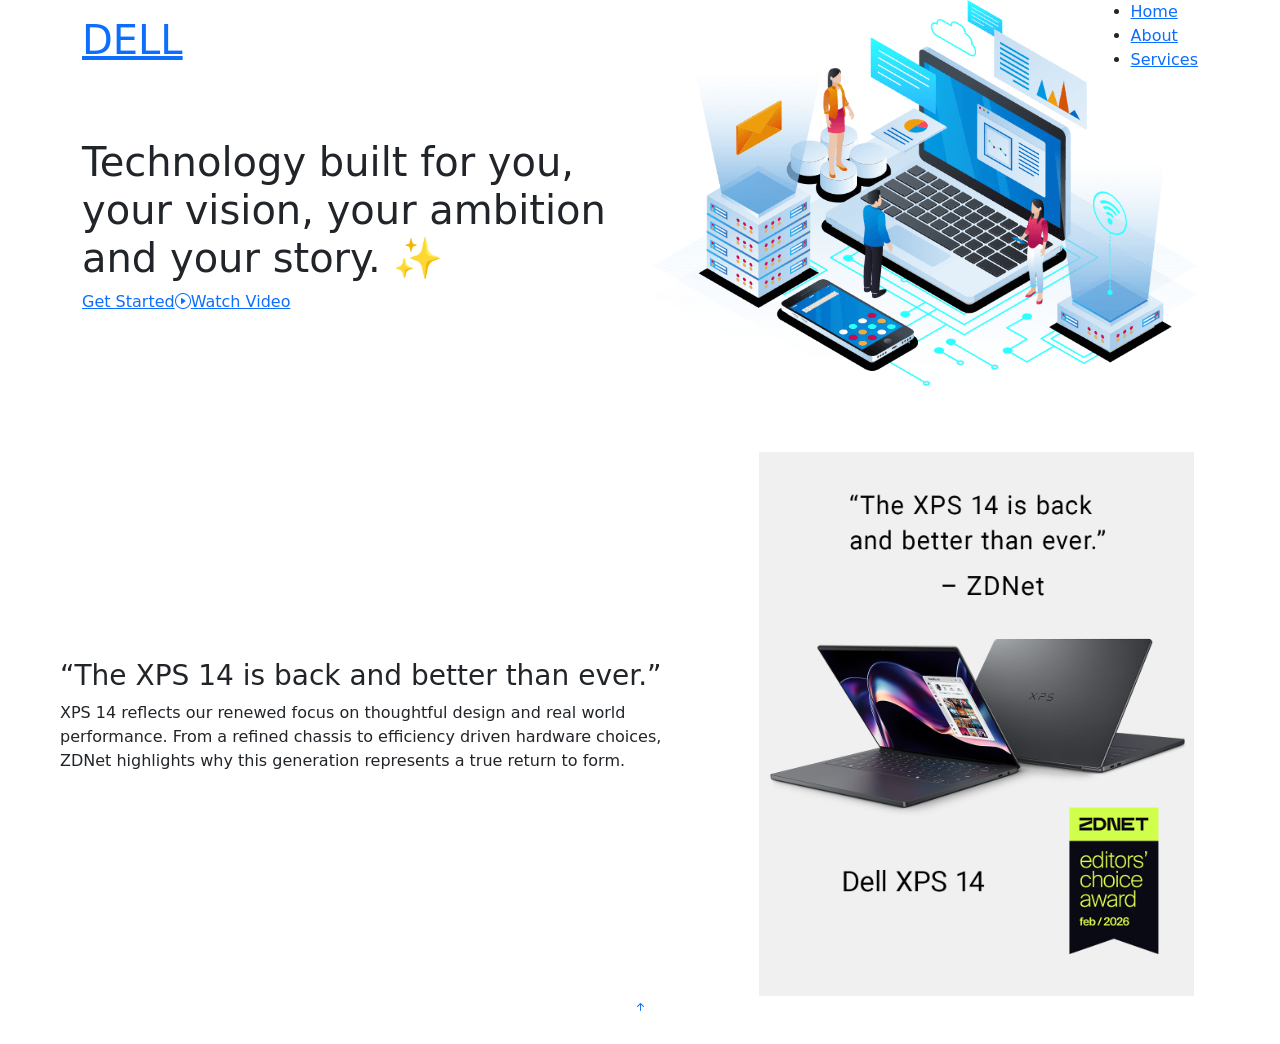
==== pertemuan5.html @ 8c8f5fca "pertemuan 5" ====
<!DOCTYPE html>
<html lang="en">

<head>
    <meta charset="utf-8">
    <meta content="width=device-width, initial-scale=1.0" name="viewport">
    <title>DELL</title>
    <meta name="description" content="">
    <meta name="keywords" content="">

    <!-- Favicons -->
    <link href="assets/img/favicon.png" rel="icon">
    <link href="assets/img/apple-touch-icon.png" rel="apple-touch-icon">

    <!-- Fonts -->
    <link href="https://fonts.googleapis.com" rel="preconnect">
    <link href="https://fonts.gstatic.com" rel="preconnect" crossorigin>
    <link
        href="https://fonts.googleapis.com/css2?family=Open+Sans:ital,wght@0,300;0,400;0,500;0,600;0,700;0,800;1,300;1,400;1,500;1,600;1,700;1,800&family=Poppins:ital,wght@0,100;0,200;0,300;0,400;0,500;0,600;0,700;0,800;0,900;1,100;1,200;1,300;1,400;1,500;1,600;1,700;1,800;1,900&family=Jost:ital,wght@0,100;0,200;0,300;0,400;0,500;0,600;0,700;0,800;0,900;1,100;1,200;1,300;1,400;1,500;1,600;1,700;1,800;1,900&display=swap"
        rel="stylesheet">

    <!-- Vendor CSS Files -->
    <link href="assets/vendor/bootstrap/css/bootstrap.min.css" rel="stylesheet">
    <link href="assets/vendor/bootstrap-icons/bootstrap-icons.css" rel="stylesheet">
    <link href="assets/vendor/aos/aos.css" rel="stylesheet">
    <link href="assets/vendor/glightbox/css/glightbox.min.css" rel="stylesheet">
    <link href="assets/vendor/swiper/swiper-bundle.min.css" rel="stylesheet">

    <!-- Main CSS File -->
    <link href="assets/css/main.css" rel="stylesheet">

    <!-- =======================================================
  * Template Name: Arsha
  * Template URL: https://bootstrapmade.com/arsha-free-bootstrap-html-template-corporate/
  * Updated: Feb 22 2025 with Bootstrap v5.3.3
  * Author: BootstrapMade.com
  * License: https://bootstrapmade.com/license/
  ======================================================== -->
</head>

<body class="index-page">
    <header id="header" class="header d-flex align-items-center fixed-top">
        <div class="container-fluid container-xl position-relative d-flex align-items-center">

            <a href="index.html" class="logo d-flex align-items-center me-auto">
                <!-- Uncomment the line below if you also wish to use an image logo -->
                <!-- <img src="assets/img/logo.webp" alt=""> -->
                <h1 class="sitename">DELL</h1>
            </a>

            <nav id="navmenu" class="navmenu">
                <ul>
                    <li><a href="#hero" class="active">Home</a></li>
                    <li><a href="#about">About</a></li>
                    <li><a href="#services">Services</a></li>
                    <ul>

                        <i class="mobile-nav-toggle d-xl-none bi bi-list"></i>
            </nav>

        </div>
    </header>

    <main class="main">
        <!-- Hero Section -->
        <section id="hero" class="hero section dark-background">

            <div class="container">
                <div class="row gy-4">
                    <div class="col-lg-6 order-2 order-lg-1 d-flex flex-column justify-content-center"
                        data-aos="zoom-out">
                        <h1>Technology built for you, your vision, your ambition and your story. ✨</h1>
                        <div class="d-flex">
                            <a href="#about" class="btn-get-started">Get Started</a>
                            <a href="https://www.youtube.com/watch?v=Y7f98aduVJ8"
                                class="glightbox btn-watch-video d-flex align-items-center"><i
                                    class="bi bi-play-circle"></i><span>Watch Video</span></a>
                        </div>
                    </div>
                    <div class="col-lg-6 order-1 order-lg-2 hero-img" data-aos="zoom-out" data-aos-delay="200">
                        <img src="assets/img/hero-img.png" class="img-fluid animated" alt="">
                    </div>
                </div>
            </div>

        </section><!-- /Hero Section -->

        <!-- Why Us Section -->
        <section id="why-us" class="section why-us light-background" data-builder="section">

            <div class="container-fluid">

                <div class="row gy-4">

                    <div class="col-lg-7 d-flex flex-column justify-content-center order-2 order-lg-1">

                        <div class="content px-xl-5" data-aos="fade-up" data-aos-delay="100">
                            <h3><span>“The XPS 14 is back and better than ever.”</span></h3>
                            <p>
                                XPS 14 reflects our renewed focus on thoughtful design and real world performance. From
                                a refined chassis to efficiency driven hardware choices, ZDNet highlights why this
                                generation represents a true return to form.
                            </p>
                        </div>

                    </div>

                    <div class="col-lg-5 order-1 order-lg-2 why-us-img">
                        <img src="assets/img/laptop.png" class="img-fluid" alt="" data-aos="zoom-in"
                            data-aos-delay="100">
                    </div>
                </div>

            </div>

        </section><!-- /Why Us Section -->

    </main>


    <!-- Scroll Top -->
    <a href="#" id="scroll-top" class="scroll-top d-flex align-items-center justify-content-center"><i
            class="bi bi-arrow-up-short"></i></a>

    <!-- Preloader -->
    <div id="preloader"></div>

    <!-- Vendor JS Files -->
    <script src="assets/vendor/bootstrap/js/bootstrap.bundle.min.js"></script>
    <script src="assets/vendor/php-email-form/validate.js"></script>
    <script src="assets/vendor/aos/aos.js"></script>
    <script src="assets/vendor/glightbox/js/glightbox.min.js"></script>
    <script src="assets/vendor/swiper/swiper-bundle.min.js"></script>
    <script src="assets/vendor/waypoints/noframework.waypoints.js"></script>
    <script src="assets/vendor/imagesloaded/imagesloaded.pkgd.min.js"></script>
    <script src="assets/vendor/isotope-layout/isotope.pkgd.min.js"></script>

    <!-- Main JS File -->
    <script src="assets/js/main.js"></script>

</body>

</html>
---- assets/css/main.css ----
/**
* Template Name: Arsha
* Template URL: https://bootstrapmade.com/arsha-free-bootstrap-html-template-corporate/
* Updated: Feb 22 2025 with Bootstrap v5.3.3
* Author: BootstrapMade.com
* License: https://bootstrapmade.com/license/
*/

/*--------------------------------------------------------------
# Font & Color Variables
# Help: https://bootstrapmade.com/color-system/
--------------------------------------------------------------*/
/* Fonts */
:root {
  --default-font: "Open Sans",  system-ui, -apple-system, "Segoe UI", Roboto, "Helvetica Neue", Arial, "Noto Sans", "Liberation Sans", sans-serif, "Apple Color Emoji", "Segoe UI Emoji", "Segoe UI Symbol", "Noto Color Emoji";
  --heading-font: "Jost",  sans-serif;
  --nav-font: "Poppins",  sans-serif;
}

/* Global Colors - The following color variables are used throughout the website. Updating them here will change the color scheme of the entire website */
:root { 
  --background-color: #ffffff; /* Background color for the entire website, including individual sections */
  --default-color: #444444; /* Default color used for the majority of the text content across the entire website */
  --heading-color: #37517e; /* Color for headings, subheadings and title throughout the website */
  --accent-color: #47b2e4; /* Accent color that represents your brand on the website. It's used for buttons, links, and other elements that need to stand out */
  --surface-color: #ffffff; /* The surface color is used as a background of boxed elements within sections, such as cards, icon boxes, or other elements that require a visual separation from the global background. */
  --contrast-color: #ffffff; /* Contrast color for text, ensuring readability against backgrounds of accent, heading, or default colors. */
}

/* Nav Menu Colors - The following color variables are used specifically for the navigation menu. They are separate from the global colors to allow for more customization options */
:root {
  --nav-color: #ffffff;  /* The default color of the main navmenu links */
  --nav-hover-color: #47b2e4; /* Applied to main navmenu links when they are hovered over or active */
  --nav-mobile-background-color: #ffffff; /* Used as the background color for mobile navigation menu */
  --nav-dropdown-background-color: #ffffff; /* Used as the background color for dropdown items that appear when hovering over primary navigation items */
  --nav-dropdown-color: #444444; /* Used for navigation links of the dropdown items in the navigation menu. */
  --nav-dropdown-hover-color: #47b2e4; /* Similar to --nav-hover-color, this color is applied to dropdown navigation links when they are hovered over. */
}

/* Color Presets - These classes override global colors when applied to any section or element, providing reuse of the sam color scheme. */

.light-background {
  --background-color: #f5f6f8;
  --surface-color: #ffffff;
}

.dark-background {
  --background-color: #37517e;
  --default-color: #ffffff;
  --heading-color: #ffffff;
  --surface-color: #4668a2;
  --contrast-color: #ffffff;
}

/* Smooth scroll */
:root {
  scroll-behavior: smooth;
}

/*--------------------------------------------------------------
# General Styling & Shared Classes
--------------------------------------------------------------*/
body {
  color: var(--default-color);
  background-color: var(--background-color);
  font-family: var(--default-font);
}

a {
  color: var(--accent-color);
  text-decoration: none;
  transition: 0.3s;
}

a:hover {
  color: color-mix(in srgb, var(--accent-color), transparent 25%);
  text-decoration: none;
}

h1,
h2,
h3,
h4,
h5,
h6 {
  color: var(--heading-color);
  font-family: var(--heading-font);
}

/* PHP Email Form Messages
------------------------------*/
.php-email-form .error-message {
  display: none;
  background: #df1529;
  color: #ffffff;
  text-align: left;
  padding: 15px;
  margin-bottom: 24px;
  font-weight: 600;
}

.php-email-form .sent-message {
  display: none;
  color: #ffffff;
  background: #059652;
  text-align: center;
  padding: 15px;
  margin-bottom: 24px;
  font-weight: 600;
}

.php-email-form .loading {
  display: none;
  background: var(--surface-color);
  text-align: center;
  padding: 15px;
  margin-bottom: 24px;
}

.php-email-form .loading:before {
  content: "";
  display: inline-block;
  border-radius: 50%;
  width: 24px;
  height: 24px;
  margin: 0 10px -6px 0;
  border: 3px solid var(--accent-color);
  border-top-color: var(--surface-color);
  animation: php-email-form-loading 1s linear infinite;
}

@keyframes php-email-form-loading {
  0% {
    transform: rotate(0deg);
  }

  100% {
    transform: rotate(360deg);
  }
}

/*--------------------------------------------------------------
# Global Header
--------------------------------------------------------------*/
.header {
  --background-color: #3d4d6a;
  --heading-color: #ffffff;
  color: var(--default-color);
  background-color: var(--background-color);
  padding: 15px 0;
  transition: all 0.5s;
  z-index: 997;
}

.header .logo {
  line-height: 1;
}

.header .logo img {
  max-height: 36px;
  margin-right: 8px;
}

.header .logo h1 {
  font-size: 30px;
  margin: 0;
  font-weight: 500;
  color: var(--heading-color);
  letter-spacing: 2px;
  text-transform: uppercase;
}

.header .btn-getstarted,
.header .btn-getstarted:focus {
  color: var(--contrast-color);
  background: var(--accent-color);
  font-size: 14px;
  padding: 8px 25px;
  margin: 0 0 0 30px;
  border-radius: 50px;
  transition: 0.3s;
}

.header .btn-getstarted:hover,
.header .btn-getstarted:focus:hover {
  color: var(--contrast-color);
  background: color-mix(in srgb, var(--accent-color), transparent 15%);
}

@media (max-width: 1200px) {
  .header .logo {
    order: 1;
  }

  .header .btn-getstarted {
    order: 2;
    margin: 0 15px 0 0;
    padding: 6px 15px;
  }

  .header .navmenu {
    order: 3;
  }
}

/* Index Page Header
------------------------------*/
.index-page .header {
  --background-color: rgba(255, 255, 255, 0);
  --heading-color: #ffffff;
  --nav-color: #ffffff;
}

/* Index Page Header on Scroll
------------------------------*/
.index-page.scrolled .header {
  --background-color: rgba(40, 58, 90, 0.9);
}

/*--------------------------------------------------------------
# Navigation Menu
--------------------------------------------------------------*/
/* Desktop Navigation */
@media (min-width: 1200px) {
  .navmenu {
    padding: 0;
  }

  .navmenu ul {
    margin: 0;
    padding: 0;
    display: flex;
    list-style: none;
    align-items: center;
  }

  .navmenu li {
    position: relative;
  }

  .navmenu a,
  .navmenu a:focus {
    color: var(--nav-color);
    padding: 18px 15px;
    font-size: 15px;
    font-family: var(--nav-font);
    font-weight: 400;
    display: flex;
    align-items: center;
    justify-content: space-between;
    white-space: nowrap;
    transition: 0.3s;
  }

  .navmenu a i,
  .navmenu a:focus i {
    font-size: 12px;
    line-height: 0;
    margin-left: 5px;
    transition: 0.3s;
  }

  .navmenu li:last-child a {
    padding-right: 0;
  }

  .navmenu li:hover>a,
  .navmenu .active,
  .navmenu .active:focus {
    color: var(--nav-hover-color);
  }

  .navmenu .dropdown ul {
    margin: 0;
    padding: 10px 0;
    background: var(--nav-dropdown-background-color);
    display: block;
    position: absolute;
    visibility: hidden;
    left: 14px;
    top: 130%;
    opacity: 0;
    transition: 0.3s;
    border-radius: 4px;
    z-index: 99;
    box-shadow: 0px 0px 30px rgba(0, 0, 0, 0.1);
  }

  .navmenu .dropdown ul li {
    min-width: 200px;
  }

  .navmenu .dropdown ul a {
    padding: 10px 20px;
    font-size: 15px;
    text-transform: none;
    color: var(--nav-dropdown-color);
  }

  .navmenu .dropdown ul a i {
    font-size: 12px;
  }

  .navmenu .dropdown ul a:hover,
  .navmenu .dropdown ul .active:hover,
  .navmenu .dropdown ul li:hover>a {
    color: var(--nav-dropdown-hover-color);
  }

  .navmenu .dropdown:hover>ul {
    opacity: 1;
    top: 100%;
    visibility: visible;
  }

  .navmenu .dropdown .dropdown ul {
    top: 0;
    left: -90%;
    visibility: hidden;
  }

  .navmenu .dropdown .dropdown:hover>ul {
    opacity: 1;
    top: 0;
    left: -100%;
    visibility: visible;
  }

  .navmenu .megamenu {
    position: static;
  }

  .navmenu .megamenu ul {
    margin: 0;
    padding: 10px;
    background: var(--nav-dropdown-background-color);
    box-shadow: 0px 0px 20px rgba(0, 0, 0, 0.1);
    position: absolute;
    top: 130%;
    left: 0;
    right: 0;
    visibility: hidden;
    opacity: 0;
    display: flex;
    transition: 0.3s;
    border-radius: 4px;
    z-index: 99;
  }

  .navmenu .megamenu ul li {
    flex: 1;
  }

  .navmenu .megamenu ul li a,
  .navmenu .megamenu ul li:hover>a {
    padding: 10px 20px;
    font-size: 15px;
    color: var(--nav-dropdown-color);
  }

  .navmenu .megamenu ul li a:hover,
  .navmenu .megamenu ul li .active,
  .navmenu .megamenu ul li .active:hover {
    color: var(--nav-dropdown-hover-color);
  }

  .navmenu .megamenu:hover>ul {
    opacity: 1;
    top: 100%;
    visibility: visible;
  }

  .navmenu .dd-box-shadow {
    box-shadow: 0px 0px 30px rgba(0, 0, 0, 0.1);
  }
}

/* Mobile Navigation */
@media (max-width: 1199px) {
  .mobile-nav-toggle {
    color: var(--nav-color);
    font-size: 28px;
    line-height: 0;
    margin-right: 10px;
    cursor: pointer;
    transition: color 0.3s;
  }

  .navmenu {
    padding: 0;
    z-index: 9997;
  }

  .navmenu ul {
    display: none;
    list-style: none;
    position: absolute;
    inset: 60px 20px 20px 20px;
    padding: 10px 0;
    margin: 0;
    border-radius: 6px;
    background-color: var(--nav-mobile-background-color);
    overflow-y: auto;
    transition: 0.3s;
    z-index: 9998;
    box-shadow: 0px 0px 30px rgba(0, 0, 0, 0.1);
  }

  .navmenu a,
  .navmenu a:focus {
    color: var(--nav-dropdown-color);
    padding: 10px 20px;
    font-family: var(--nav-font);
    font-size: 17px;
    font-weight: 500;
    display: flex;
    align-items: center;
    justify-content: space-between;
    white-space: nowrap;
    transition: 0.3s;
  }

  .navmenu a i,
  .navmenu a:focus i {
    font-size: 12px;
    line-height: 0;
    margin-left: 5px;
    width: 30px;
    height: 30px;
    display: flex;
    align-items: center;
    justify-content: center;
    border-radius: 50%;
    transition: 0.3s;
    background-color: color-mix(in srgb, var(--accent-color), transparent 90%);
  }

  .navmenu a i:hover,
  .navmenu a:focus i:hover {
    background-color: var(--accent-color);
    color: var(--contrast-color);
  }

  .navmenu a:hover,
  .navmenu .active,
  .navmenu .active:focus {
    color: var(--nav-dropdown-hover-color);
  }

  .navmenu .active i,
  .navmenu .active:focus i {
    background-color: var(--accent-color);
    color: var(--contrast-color);
    transform: rotate(180deg);
  }

  .navmenu .dropdown ul {
    position: static;
    display: none;
    z-index: 99;
    padding: 10px 0;
    margin: 10px 20px;
    background-color: var(--nav-dropdown-background-color);
    border: 1px solid color-mix(in srgb, var(--default-color), transparent 90%);
    box-shadow: none;
    transition: all 0.5s ease-in-out;
  }

  .navmenu .dropdown ul ul {
    background-color: rgba(33, 37, 41, 0.1);
  }

  .navmenu .dropdown>.dropdown-active {
    display: block;
    background-color: rgba(33, 37, 41, 0.03);
  }

  .mobile-nav-active {
    overflow: hidden;
  }

  .mobile-nav-active .mobile-nav-toggle {
    color: #fff;
    position: absolute;
    font-size: 32px;
    top: 15px;
    right: 15px;
    margin-right: 0;
    z-index: 9999;
  }

  .mobile-nav-active .navmenu {
    position: fixed;
    overflow: hidden;
    inset: 0;
    background: rgba(33, 37, 41, 0.8);
    transition: 0.3s;
  }

  .mobile-nav-active .navmenu>ul {
    display: block;
  }
}

/*--------------------------------------------------------------
# Global Footer
--------------------------------------------------------------*/
.footer {
  color: var(--default-color);
  background-color: var(--background-color);
  font-size: 14px;
  padding-bottom: 50px;
  position: relative;
}

.footer .footer-newsletter {
  background-color: color-mix(in srgb, var(--heading-color), transparent 95%);
  padding: 50px 0;
}

.footer .footer-newsletter h4 {
  font-size: 24px;
}

.footer .footer-newsletter .newsletter-form {
  margin-top: 30px;
  margin-bottom: 15px;
  padding: 6px 8px;
  position: relative;
  background-color: color-mix(in srgb, var(--background-color), transparent 50%);
  border: 1px solid color-mix(in srgb, var(--default-color), transparent 90%);
  box-shadow: 0px 2px 25px rgba(0, 0, 0, 0.1);
  display: flex;
  transition: 0.3s;
  border-radius: 50px;
}

.footer .footer-newsletter .newsletter-form:focus-within {
  border-color: var(--accent-color);
}

.footer .footer-newsletter .newsletter-form input[type=email] {
  border: 0;
  padding: 4px;
  width: 100%;
  background-color: color-mix(in srgb, var(--background-color), transparent 50%);
  color: var(--default-color);
}

.footer .footer-newsletter .newsletter-form input[type=email]:focus-visible {
  outline: none;
}

.footer .footer-newsletter .newsletter-form input[type=submit] {
  border: 0;
  font-size: 16px;
  padding: 0 20px;
  margin: -7px -8px -7px 0;
  background: var(--accent-color);
  color: var(--contrast-color);
  transition: 0.3s;
  border-radius: 50px;
}

.footer .footer-newsletter .newsletter-form input[type=submit]:hover {
  background: color-mix(in srgb, var(--accent-color), transparent 20%);
}

.footer .footer-top {
  padding-top: 50px;
}

.footer .social-links a {
  display: flex;
  align-items: center;
  justify-content: center;
  width: 40px;
  height: 40px;
  border-radius: 50%;
  border: 1px solid color-mix(in srgb, var(--default-color), transparent 50%);
  font-size: 16px;
  color: color-mix(in srgb, var(--default-color), transparent 20%);
  margin-right: 10px;
  transition: 0.3s;
}

.footer .social-links a:hover {
  color: var(--accent-color);
  border-color: var(--accent-color);
}

.footer h4 {
  font-size: 16px;
  font-weight: bold;
  position: relative;
  padding-bottom: 12px;
}

.footer .footer-links {
  margin-bottom: 30px;
}

.footer .footer-links ul {
  list-style: none;
  padding: 0;
  margin: 0;
}

.footer .footer-links ul i {
  margin-right: 3px;
  font-size: 12px;
  line-height: 0;
  color: var(--accent-color);
}

.footer .footer-links ul li {
  padding: 10px 0;
  display: flex;
  align-items: center;
}

.footer .footer-links ul li:first-child {
  padding-top: 0;
}

.footer .footer-links ul a {
  display: inline-block;
  color: color-mix(in srgb, var(--default-color), transparent 20%);
  line-height: 1;
}

.footer .footer-links ul a:hover {
  color: var(--accent-color);
}

.footer .footer-about a {
  color: var(--heading-color);
  font-size: 28px;
  font-weight: 600;
  text-transform: uppercase;
  font-family: var(--heading-font);
}

.footer .footer-contact p {
  margin-bottom: 5px;
}

.footer .copyright {
  padding-top: 25px;
  padding-bottom: 25px;
  border-top: 1px solid color-mix(in srgb, var(--default-color), transparent 90%);
}

.footer .copyright p {
  margin-bottom: 0;
}

.footer .credits {
  margin-top: 6px;
  font-size: 13px;
}

/*--------------------------------------------------------------
# Preloader
--------------------------------------------------------------*/
#preloader {
  position: fixed;
  inset: 0;
  z-index: 999999;
  overflow: hidden;
  background: var(--background-color);
  transition: all 0.6s ease-out;
}

#preloader:before {
  content: "";
  position: fixed;
  top: calc(50% - 30px);
  left: calc(50% - 30px);
  border: 6px solid #ffffff;
  border-color: var(--accent-color) transparent var(--accent-color) transparent;
  border-radius: 50%;
  width: 60px;
  height: 60px;
  animation: animate-preloader 1.5s linear infinite;
}

@keyframes animate-preloader {
  0% {
    transform: rotate(0deg);
  }

  100% {
    transform: rotate(360deg);
  }
}

/*--------------------------------------------------------------
# Scroll Top Button
--------------------------------------------------------------*/
.scroll-top {
  position: fixed;
  visibility: hidden;
  opacity: 0;
  right: 15px;
  bottom: -15px;
  z-index: 99999;
  background-color: var(--accent-color);
  width: 44px;
  height: 44px;
  border-radius: 50px;
  transition: all 0.4s;
}

.scroll-top i {
  font-size: 24px;
  color: var(--contrast-color);
  line-height: 0;
}

.scroll-top:hover {
  background-color: color-mix(in srgb, var(--accent-color), transparent 20%);
  color: var(--contrast-color);
}

.scroll-top.active {
  visibility: visible;
  opacity: 1;
  bottom: 15px;
}

/*--------------------------------------------------------------
# Disable aos animation delay on mobile devices
--------------------------------------------------------------*/
@media screen and (max-width: 768px) {
  [data-aos-delay] {
    transition-delay: 0 !important;
  }
}

/*--------------------------------------------------------------
# Global Page Titles & Breadcrumbs
--------------------------------------------------------------*/
.page-title {
  --background-color: color-mix(in srgb, var(--default-color), transparent 96%);
  color: var(--default-color);
  background-color: var(--background-color);
  padding: 20px 0;
  position: relative;
}

.page-title h1 {
  font-size: 28px;
  font-weight: 700;
  margin: 0;
}

.page-title .breadcrumbs ol {
  display: flex;
  flex-wrap: wrap;
  list-style: none;
  padding: 0 0 10px 0;
  margin: 0;
  font-size: 14px;
}

.page-title .breadcrumbs ol li+li {
  padding-left: 10px;
}

.page-title .breadcrumbs ol li+li::before {
  content: "/";
  display: inline-block;
  padding-right: 10px;
  color: color-mix(in srgb, var(--default-color), transparent 70%);
}

/*--------------------------------------------------------------
# Global Sections
--------------------------------------------------------------*/
section,
.section {
  color: var(--default-color);
  background-color: var(--background-color);
  padding: 60px 0;
  scroll-margin-top: 88px;
  overflow: clip;
}

@media (max-width: 1199px) {

  section,
  .section {
    scroll-margin-top: 66px;
  }
}

/*--------------------------------------------------------------
# Global Section Titles
--------------------------------------------------------------*/
.section-title {
  text-align: center;
  padding-bottom: 60px;
  position: relative;
}

.section-title h2 {
  font-size: 32px;
  font-weight: 700;
  margin-bottom: 20px;
  padding-bottom: 20px;
  text-transform: uppercase;
  position: relative;
}

.section-title h2:before {
  content: "";
  position: absolute;
  display: block;
  width: 160px;
  height: 1px;
  background: color-mix(in srgb, var(--default-color), transparent 60%);
  left: 0;
  right: 0;
  bottom: 1px;
  margin: auto;
}

.section-title h2::after {
  content: "";
  position: absolute;
  display: block;
  width: 60px;
  height: 3px;
  background: var(--accent-color);
  left: 0;
  right: 0;
  bottom: 0;
  margin: auto;
}

.section-title p {
  margin-bottom: 0;
}

/*--------------------------------------------------------------
# Hero Section
--------------------------------------------------------------*/
.hero {
  width: 100%;
  min-height: 80vh;
  position: relative;
  padding: 120px 0 60px 0;
  display: flex;
  align-items: center;
}

.hero h1 {
  margin: 0;
  font-size: 48px;
  font-weight: 700;
  line-height: 56px;
}

.hero p {
  color: color-mix(in srgb, var(--default-color), transparent 30%);
  margin: 5px 0 30px 0;
  font-size: 22px;
  line-height: 1.3;
  font-weight: 600;
}

.hero .btn-get-started {
  color: var(--contrast-color);
  background: var(--accent-color);
  font-family: var(--heading-font);
  font-weight: 500;
  font-size: 15px;
  letter-spacing: 1px;
  display: inline-block;
  padding: 10px 28px 12px 28px;
  border-radius: 50px;
  transition: 0.5s;
}

.hero .btn-get-started:hover {
  color: var(--contrast-color);
  background: color-mix(in srgb, var(--accent-color), transparent 15%);
}

.hero .btn-watch-video {
  font-size: 16px;
  transition: 0.5s;
  margin-left: 25px;
  color: var(--default-color);
  font-weight: 600;
}

.hero .btn-watch-video i {
  color: var(--contrast-color);
  font-size: 32px;
  transition: 0.3s;
  line-height: 0;
  margin-right: 8px;
}

.hero .btn-watch-video:hover {
  color: var(--accent-color);
}

.hero .btn-watch-video:hover i {
  color: color-mix(in srgb, var(--accent-color), transparent 15%);
}

.hero .animated {
  animation: up-down 2s ease-in-out infinite alternate-reverse both;
}

@media (max-width: 640px) {
  .hero h1 {
    font-size: 28px;
    line-height: 36px;
  }

  .hero p {
    font-size: 18px;
    line-height: 24px;
    margin-bottom: 30px;
  }

  .hero .btn-get-started,
  .hero .btn-watch-video {
    font-size: 13px;
  }
}

@keyframes up-down {
  0% {
    transform: translateY(10px);
  }

  100% {
    transform: translateY(-10px);
  }
}

/*--------------------------------------------------------------
# Clients Section
--------------------------------------------------------------*/
.clients {
  padding: 12px 0;
}

.clients .swiper {
  padding: 10px 0;
}

.clients .swiper-wrapper {
  height: auto;
}

.clients .swiper-slide img {
  transition: 0.3s;
  padding: 0 10px;
}

.clients .swiper-slide img:hover {
  transform: scale(1.1);
}

/*--------------------------------------------------------------
# About Section
--------------------------------------------------------------*/
.about ul {
  list-style: none;
  padding: 0;
}

.about ul li {
  padding-bottom: 5px;
  display: flex;
  align-items: center;
}

.about ul i {
  font-size: 20px;
  padding-right: 4px;
  color: var(--accent-color);
}

.about .read-more {
  color: var(--accent-color);
  font-family: var(--heading-font);
  font-weight: 500;
  font-size: 16px;
  letter-spacing: 1px;
  padding: 8px 28px;
  border-radius: 5px;
  transition: 0.3s;
  display: inline-flex;
  align-items: center;
  justify-content: center;
  border: 2px solid var(--accent-color);
}

.about .read-more i {
  font-size: 18px;
  margin-left: 5px;
  line-height: 0;
  transition: 0.3s;
}

.about .read-more:hover {
  background: var(--accent-color);
  color: var(--contrast-color);
}

.about .read-more:hover i {
  transform: translate(5px, 0);
}

/*--------------------------------------------------------------
# Why Us Section
--------------------------------------------------------------*/
.why-us {
  padding: 30px 0;
}

.why-us .content h3 {
  font-weight: 400;
  font-size: 34px;
}

.why-us .content p {
  color: color-mix(in srgb, var(--default-color), transparent 30%);
}

.why-us .faq-container .faq-item {
  background-color: var(--surface-color);
  position: relative;
  padding: 20px;
  margin-bottom: 20px;
  box-shadow: 0px 5px 25px 0px rgba(0, 0, 0, 0.1);
  overflow: hidden;
}

.why-us .faq-container .faq-item:last-child {
  margin-bottom: 0;
}

.why-us .faq-container .faq-item h3 {
  font-weight: 500;
  font-size: 17px;
  line-height: 24px;
  margin: 0 30px 0 0;
  transition: 0.3s;
  cursor: pointer;
}

.why-us .faq-container .faq-item h3 span {
  color: var(--accent-color);
  padding-right: 5px;
  font-weight: 600;
}

.why-us .faq-container .faq-item h3:hover {
  color: var(--accent-color);
}

.why-us .faq-container .faq-item .faq-content {
  display: grid;
  grid-template-rows: 0fr;
  transition: 0.3s ease-in-out;
  visibility: hidden;
  opacity: 0;
}

.why-us .faq-container .faq-item .faq-content p {
  margin-bottom: 0;
  overflow: hidden;
}

.why-us .faq-container .faq-item .faq-icon {
  position: absolute;
  top: 22px;
  left: 20px;
  font-size: 22px;
  line-height: 0;
  transition: 0.3s;
  color: var(--accent-color);
}

.why-us .faq-container .faq-item .faq-toggle {
  position: absolute;
  top: 20px;
  right: 20px;
  font-size: 16px;
  line-height: 0;
  transition: 0.3s;
  cursor: pointer;
}

.why-us .faq-container .faq-item .faq-toggle:hover {
  color: var(--accent-color);
}

.why-us .faq-container .faq-active h3 {
  color: var(--accent-color);
}

.why-us .faq-container .faq-active .faq-content {
  grid-template-rows: 1fr;
  visibility: visible;
  opacity: 1;
  padding-top: 10px;
}

.why-us .faq-container .faq-active .faq-toggle {
  transform: rotate(90deg);
  color: var(--accent-color);
}

.why-us .why-us-img {
  display: flex;
  align-items: center;
  justify-content: center;
}

.why-us .why-us-img img {
  max-height: 70%;
}

/*--------------------------------------------------------------
# Skills Section
--------------------------------------------------------------*/
.skills .content h3 {
  font-size: 2rem;
  font-weight: 700;
}

.skills .content p {
  color: color-mix(in srgb, var(--default-color), transparent 30%);
}

.skills .content p:last-child {
  margin-bottom: 0;
}

.skills .content ul {
  list-style: none;
  padding: 0;
}

.skills .content ul li {
  padding-bottom: 10px;
}

.skills .progress {
  height: 60px;
  display: block;
  background: none;
  border-radius: 0;
}

.skills .progress .skill {
  color: var(--default-color);
  padding: 0;
  margin: 0 0 6px 0;
  text-transform: uppercase;
  display: block;
  font-weight: 600;
  font-family: var(--heading-font);
}

.skills .progress .skill .val {
  float: right;
  font-style: normal;
}

.skills .progress-bar-wrap {
  background: color-mix(in srgb, var(--heading-color), transparent 90%);
  height: 10px;
}

.skills .progress-bar {
  width: 1px;
  height: 10px;
  transition: 0.9s;
  background-color: var(--heading-color);
}

/*--------------------------------------------------------------
# Services Section
--------------------------------------------------------------*/
.services .service-item {
  background-color: var(--surface-color);
  box-shadow: 0px 5px 90px 0px rgba(0, 0, 0, 0.1);
  padding: 50px 30px;
  transition: all ease-in-out 0.4s;
  height: 100%;
}

.services .service-item .icon {
  margin-bottom: 10px;
}

.services .service-item .icon i {
  color: var(--accent-color);
  font-size: 36px;
  transition: 0.3s;
}

.services .service-item h4 {
  font-weight: 700;
  margin-bottom: 15px;
  font-size: 20px;
}

.services .service-item h4 a {
  color: var(--heading-color);
  transition: ease-in-out 0.3s;
}

.services .service-item p {
  line-height: 24px;
  font-size: 14px;
  margin-bottom: 0;
}

.services .service-item:hover {
  transform: translateY(-10px);
}

.services .service-item:hover h4 a {
  color: var(--accent-color);
}

/*--------------------------------------------------------------
# Work Process Section
--------------------------------------------------------------*/
.work-process .steps-item {
  background: var(--surface-color);
  border-radius: 20px;
  height: 100%;
  transition: all 0.3s ease-in-out;
  box-shadow: 0 5px 20px color-mix(in srgb, var(--default-color), transparent 92%);
}

.work-process .steps-item .steps-image {
  border-radius: 20px 20px 0 0;
  overflow: hidden;
}

.work-process .steps-item:hover {
  transform: translateY(-10px);
  box-shadow: 0 15px 30px color-mix(in srgb, var(--accent-color), transparent 85%);
}

.work-process .steps-item:hover .steps-number {
  background: var(--accent-color);
  color: var(--contrast-color);
}

.work-process .steps-item:hover .steps-image img {
  transform: scale(1.1);
}

.work-process .steps-image {
  position: relative;
  height: 280px;
}

.work-process .steps-image img {
  width: 100%;
  height: 100%;
  object-fit: cover;
  transition: transform 0.6s ease;
}

.work-process .steps-content {
  position: relative;
  padding: 40px 30px 30px;
}

.work-process .steps-content .steps-number {
  position: absolute;
  left: 30px;
  top: -30px;
  width: 60px;
  height: 60px;
  background: var(--accent-color);
  color: var(--contrast-color);
  border-radius: 50%;
  font-family: var(--heading-font);
  font-size: 24px;
  font-weight: 700;
  display: flex;
  align-items: center;
  justify-content: center;
  transition: all 0.3s ease-in-out;
}

.work-process .steps-content h3 {
  font-size: 24px;
  font-weight: 700;
  margin-bottom: 15px;
}

.work-process .steps-content p {
  font-size: 15px;
  color: color-mix(in srgb, var(--default-color), transparent 20%);
  margin-bottom: 25px;
}

.work-process .steps-features .feature-item {
  display: flex;
  align-items: center;
  margin-bottom: 12px;
}

.work-process .steps-features .feature-item:last-child {
  margin-bottom: 0;
}

.work-process .steps-features .feature-item i {
  color: var(--accent-color);
  font-size: 18px;
  margin-right: 10px;
}

.work-process .steps-features .feature-item span {
  font-size: 14px;
  color: color-mix(in srgb, var(--default-color), transparent 15%);
}

@media (max-width: 1199px) {
  .work-process .steps-image {
    height: 240px;
  }

  .work-process .steps-content {
    padding: 35px 25px 25px;
  }

  .work-process .steps-content h3 {
    font-size: 22px;
  }
}

@media (max-width: 991px) {
  .work-process .steps-item {
    margin-bottom: 30px;
  }

  .work-process .steps-image {
    height: 220px;
  }

  .work-process .steps-content {
    padding: 30px 20px 20px;
  }

  .work-process .steps-content .steps-number {
    width: 50px;
    height: 50px;
    font-size: 20px;
    left: 25px;
    top: -25px;
  }

  .work-process .steps-content h3 {
    font-size: 20px;
    margin-bottom: 12px;
  }

  .work-process .steps-content p {
    font-size: 14px;
    margin-bottom: 20px;
  }
}

/*--------------------------------------------------------------
# Call To Action Section
--------------------------------------------------------------*/
.call-to-action {
  padding: 120px 0;
  position: relative;
  clip-path: inset(0);
}

.call-to-action img {
  position: fixed;
  top: 0;
  left: 0;
  display: block;
  width: 100%;
  height: 100%;
  object-fit: cover;
  z-index: 1;
}

.call-to-action:before {
  content: "";
  background: color-mix(in srgb, var(--background-color), transparent 35%);
  position: absolute;
  inset: 0;
  z-index: 2;
}

.call-to-action .container {
  position: relative;
  z-index: 3;
}

.call-to-action h3 {
  color: var(--default-color);
  font-size: 28px;
  font-weight: 700;
}

.call-to-action p {
  color: var(--default-color);
}

.call-to-action .cta-btn {
  font-family: var(--heading-font);
  font-weight: 500;
  font-size: 16px;
  letter-spacing: 1px;
  display: inline-block;
  padding: 12px 40px;
  border-radius: 50px;
  transition: 0.5s;
  margin: 10px;
  border: 2px solid var(--contrast-color);
  color: var(--contrast-color);
}

.call-to-action .cta-btn:hover {
  background: var(--accent-color);
  border: 2px solid var(--accent-color);
}

/*--------------------------------------------------------------
# Portfolio Section
--------------------------------------------------------------*/
.portfolio .portfolio-filters {
  padding: 0;
  margin: 0 auto 20px auto;
  list-style: none;
  text-align: center;
}

.portfolio .portfolio-filters li {
  cursor: pointer;
  display: inline-block;
  padding: 8px 20px 10px 20px;
  margin: 0;
  font-size: 15px;
  font-weight: 500;
  line-height: 1;
  margin-bottom: 5px;
  border-radius: 50px;
  transition: all 0.3s ease-in-out;
  font-family: var(--heading-font);
}

.portfolio .portfolio-filters li:hover,
.portfolio .portfolio-filters li.filter-active {
  color: var(--contrast-color);
  background-color: var(--accent-color);
}

.portfolio .portfolio-filters li:first-child {
  margin-left: 0;
}

.portfolio .portfolio-filters li:last-child {
  margin-right: 0;
}

@media (max-width: 575px) {
  .portfolio .portfolio-filters li {
    font-size: 14px;
    margin: 0 0 10px 0;
  }
}

.portfolio .portfolio-item {
  position: relative;
  overflow: hidden;
}

.portfolio .portfolio-item .portfolio-info {
  opacity: 0;
  position: absolute;
  left: 12px;
  right: 12px;
  bottom: -100%;
  z-index: 3;
  transition: all ease-in-out 0.5s;
  background: color-mix(in srgb, var(--background-color), transparent 10%);
  padding: 15px;
}

.portfolio .portfolio-item .portfolio-info h4 {
  font-size: 18px;
  font-weight: 600;
  padding-right: 50px;
}

.portfolio .portfolio-item .portfolio-info p {
  color: color-mix(in srgb, var(--default-color), transparent 30%);
  font-size: 14px;
  margin-bottom: 0;
  padding-right: 50px;
}

.portfolio .portfolio-item .portfolio-info .preview-link,
.portfolio .portfolio-item .portfolio-info .details-link {
  position: absolute;
  right: 50px;
  font-size: 24px;
  top: calc(50% - 14px);
  color: color-mix(in srgb, var(--default-color), transparent 30%);
  transition: 0.3s;
  line-height: 0;
}

.portfolio .portfolio-item .portfolio-info .preview-link:hover,
.portfolio .portfolio-item .portfolio-info .details-link:hover {
  color: var(--accent-color);
}

.portfolio .portfolio-item .portfolio-info .details-link {
  right: 14px;
  font-size: 28px;
}

.portfolio .portfolio-item:hover .portfolio-info {
  opacity: 1;
  bottom: 0;
}

/*--------------------------------------------------------------
# Team Section
--------------------------------------------------------------*/
.team .team-member {
  background-color: var(--surface-color);
  box-shadow: 0px 2px 15px rgba(0, 0, 0, 0.1);
  position: relative;
  border-radius: 5px;
  transition: 0.5s;
  padding: 30px;
  height: 100%;
}

@media (max-width: 468px) {
  .team .team-member {
    flex-direction: column;
    justify-content: center !important;
    align-items: center !important;
  }
}

.team .team-member .pic {
  overflow: hidden;
  width: 150px;
  border-radius: 50%;
  flex-shrink: 0;
}

.team .team-member .pic img {
  transition: ease-in-out 0.3s;
}

.team .team-member:hover {
  transform: translateY(-10px);
}

.team .team-member .member-info {
  padding-left: 30px;
}

@media (max-width: 468px) {
  .team .team-member .member-info {
    padding: 30px 0 0 0;
    text-align: center;
  }
}

.team .team-member h4 {
  font-weight: 700;
  margin-bottom: 5px;
  font-size: 20px;
}

.team .team-member span {
  display: block;
  font-size: 15px;
  padding-bottom: 10px;
  position: relative;
  font-weight: 500;
}

.team .team-member span::after {
  content: "";
  position: absolute;
  display: block;
  width: 50px;
  height: 1px;
  background: color-mix(in srgb, var(--default-color), transparent 85%);
  bottom: 0;
  left: 0;
}

@media (max-width: 468px) {
  .team .team-member span::after {
    left: calc(50% - 25px);
  }
}

.team .team-member p {
  margin: 10px 0 0 0;
  font-size: 14px;
}

.team .team-member .social {
  margin-top: 12px;
  display: flex;
  align-items: center;
  justify-content: start;
  width: 100%;
}

@media (max-width: 468px) {
  .team .team-member .social {
    justify-content: center;
  }
}

.team .team-member .social a {
  background: color-mix(in srgb, var(--default-color), transparent 94%);
  transition: ease-in-out 0.3s;
  display: flex;
  align-items: center;
  justify-content: center;
  border-radius: 50px;
  width: 36px;
  height: 36px;
}

.team .team-member .social a i {
  color: color-mix(in srgb, var(--default-color), transparent 20%);
  font-size: 16px;
  margin: 0 2px;
}

.team .team-member .social a:hover {
  background: var(--accent-color);
}

.team .team-member .social a:hover i {
  color: var(--contrast-color);
}

.team .team-member .social a+a {
  margin-left: 8px;
}

/*--------------------------------------------------------------
# Pricing Section
--------------------------------------------------------------*/
.pricing .pricing-item {
  background-color: var(--surface-color);
  box-shadow: 0 3px 20px -2px rgba(0, 0, 0, 0.1);
  border-top: 4px solid var(--background-color);
  padding: 60px 40px;
  height: 100%;
  border-radius: 5px;
}

.pricing h3 {
  font-weight: 600;
  margin-bottom: 15px;
  font-size: 20px;
}

.pricing h4 {
  color: var(--accent-color);
  font-size: 48px;
  font-weight: 400;
  font-family: var(--heading-font);
  margin-bottom: 0;
}

.pricing h4 sup {
  font-size: 28px;
}

.pricing h4 span {
  color: color-mix(in srgb, var(--default-color), transparent 50%);
  font-size: 18px;
}

.pricing ul {
  padding: 20px 0;
  list-style: none;
  color: color-mix(in srgb, var(--default-color), transparent 30%);
  text-align: left;
  line-height: 20px;
}

.pricing ul li {
  padding: 10px 0;
  display: flex;
  align-items: center;
}

.pricing ul i {
  color: #059652;
  font-size: 24px;
  padding-right: 3px;
}

.pricing ul .na {
  color: color-mix(in srgb, var(--default-color), transparent 60%);
}

.pricing ul .na i {
  color: color-mix(in srgb, var(--default-color), transparent 60%);
}

.pricing ul .na span {
  text-decoration: line-through;
}

.pricing .buy-btn {
  color: var(--accent-color);
  display: inline-block;
  padding: 8px 35px 10px 35px;
  border-radius: 50px;
  transition: none;
  font-size: 16px;
  font-weight: 500;
  font-family: var(--heading-font);
  transition: 0.3s;
  border: 1px solid var(--accent-color);
}

.pricing .buy-btn:hover {
  background: var(--accent-color);
  color: var(--contrast-color);
}

.pricing .featured {
  border-top-color: var(--accent-color);
}

.pricing .featured .buy-btn {
  background: var(--accent-color);
  color: var(--contrast-color);
}

@media (max-width: 992px) {
  .pricing .box {
    max-width: 60%;
    margin: 0 auto 30px auto;
  }
}

@media (max-width: 767px) {
  .pricing .box {
    max-width: 80%;
    margin: 0 auto 30px auto;
  }
}

@media (max-width: 420px) {
  .pricing .box {
    max-width: 100%;
    margin: 0 auto 30px auto;
  }
}

/*--------------------------------------------------------------
# Testimonials Section
--------------------------------------------------------------*/
.testimonials .section-header {
  margin-bottom: 40px;
}

.testimonials .testimonials-carousel,
.testimonials .testimonials-slider {
  overflow: hidden;
}

.testimonials .testimonial-item {
  text-align: center;
}

.testimonials .testimonial-item .testimonial-img {
  width: 120px;
  border-radius: 50%;
  border: 4px solid var(--background-color);
  margin: 0 auto;
}

.testimonials .testimonial-item h3 {
  font-size: 20px;
  font-weight: bold;
  margin: 10px 0 5px 0;
}

.testimonials .testimonial-item h4 {
  font-size: 14px;
  color: color-mix(in srgb, var(--default-color), transparent 40%);
  margin: 0 0 15px 0;
}

.testimonials .testimonial-item .stars {
  margin-bottom: 15px;
}

.testimonials .testimonial-item .stars i {
  color: #ffc107;
  margin: 0 1px;
}

.testimonials .testimonial-item .quote-icon-left,
.testimonials .testimonial-item .quote-icon-right {
  color: color-mix(in srgb, var(--accent-color), transparent 50%);
  font-size: 26px;
  line-height: 0;
}

.testimonials .testimonial-item .quote-icon-left {
  display: inline-block;
  left: -5px;
  position: relative;
}

.testimonials .testimonial-item .quote-icon-right {
  display: inline-block;
  right: -5px;
  position: relative;
  top: 10px;
  transform: scale(-1, -1);
}

.testimonials .testimonial-item p {
  font-style: italic;
  margin: 0 auto 15px auto;
}

.testimonials .swiper-wrapper {
  height: auto;
}

.testimonials .swiper-pagination {
  margin-top: 20px;
  position: relative;
}

.testimonials .swiper-pagination .swiper-pagination-bullet {
  width: 12px;
  height: 12px;
  opacity: 1;
  background-color: color-mix(in srgb, var(--default-color), transparent 85%);
}

.testimonials .swiper-pagination .swiper-pagination-bullet-active {
  background-color: var(--accent-color);
}

@media (min-width: 992px) {
  .testimonials .testimonial-item p {
    width: 80%;
  }
}

/*--------------------------------------------------------------
# Faq 2 Section
--------------------------------------------------------------*/
.faq-2 .faq-container {
  margin-top: 15px;
}

.faq-2 .faq-container .faq-item {
  background-color: var(--surface-color);
  position: relative;
  padding: 20px;
  margin-bottom: 20px;
  overflow: hidden;
}

.faq-2 .faq-container .faq-item:last-child {
  margin-bottom: 0;
}

.faq-2 .faq-container .faq-item h3 {
  font-weight: 600;
  font-size: 18px;
  line-height: 24px;
  margin: 0 30px 0 32px;
  transition: 0.3s;
  cursor: pointer;
}

.faq-2 .faq-container .faq-item h3 span {
  color: var(--accent-color);
  padding-right: 5px;
}

.faq-2 .faq-container .faq-item h3:hover {
  color: var(--accent-color);
}

.faq-2 .faq-container .faq-item .faq-content {
  display: grid;
  grid-template-rows: 0fr;
  transition: 0.3s ease-in-out;
  visibility: hidden;
  opacity: 0;
}

.faq-2 .faq-container .faq-item .faq-content p {
  margin-bottom: 0;
  overflow: hidden;
}

.faq-2 .faq-container .faq-item .faq-icon {
  position: absolute;
  top: 22px;
  left: 20px;
  font-size: 20px;
  line-height: 0;
  transition: 0.3s;
  color: var(--accent-color);
}

.faq-2 .faq-container .faq-item .faq-toggle {
  position: absolute;
  top: 20px;
  right: 20px;
  font-size: 16px;
  line-height: 0;
  transition: 0.3s;
  cursor: pointer;
}

.faq-2 .faq-container .faq-item .faq-toggle:hover {
  color: var(--accent-color);
}

.faq-2 .faq-container .faq-active h3 {
  color: var(--accent-color);
}

.faq-2 .faq-container .faq-active .faq-content {
  grid-template-rows: 1fr;
  visibility: visible;
  opacity: 1;
  padding-top: 10px;
}

.faq-2 .faq-container .faq-active .faq-toggle {
  transform: rotate(90deg);
  color: var(--accent-color);
}

/*--------------------------------------------------------------
# Subscribe Section
--------------------------------------------------------------*/
.subscribe .container {
  padding: 80px 80px 0 80px;
  background: color-mix(in srgb, var(--default-color), transparent 96%);
  border-radius: 15px;
}

@media (max-width: 992px) {
  .subscribe .container {
    padding: 60px 60px 0 60px;
  }
}

@media (max-width: 575px) {
  .subscribe .container {
    padding: 25px 15px 0 15px;
    border-radius: 0;
  }
}

.subscribe .cta-content h2 {
  font-size: 2.5rem;
  font-weight: 700;
  margin-bottom: 1rem;
}

.subscribe .cta-content p {
  font-size: 1.1rem;
  margin-bottom: 2rem;
}

.subscribe .cta-form .form-control {
  height: 50px;
  border-radius: 25px 0 0 25px;
  border: 1px solid var(--accent-color);
  padding-left: 20px;
}

.subscribe .cta-form .form-control:focus {
  box-shadow: none;
  border-color: var(--accent-color);
}

.subscribe .cta-form .btn {
  height: 50px;
  border-radius: 0 25px 25px 0;
  background-color: var(--accent-color);
  border-color: var(--accent-color);
  color: var(--contrast-color);
  padding: 0 30px;
  font-weight: 600;
  transition: all 0.3s ease;
}

.subscribe .cta-form .btn:hover {
  background-color: color-mix(in srgb, var(--accent-color), black 10%);
  border-color: color-mix(in srgb, var(--accent-color), black 10%);
}

@media (max-width: 575px) {
  .subscribe .cta-form .btn {
    padding: 0 15px;
  }
}

@media (max-width: 991px) {
  .subscribe .cta-content {
    text-align: center;
    margin-bottom: 2rem;
  }

  .subscribe .cta-image {
    text-align: center;
  }
}

/*--------------------------------------------------------------
# Recent Blog Postst Section
--------------------------------------------------------------*/
.recent-blog-postst .post-item {
  background: var(--surface-color);
  box-shadow: 0px 2px 20px rgba(0, 0, 0, 0.1);
  transition: 0.3s;
}

.recent-blog-postst .post-item .post-img img {
  transition: 0.5s;
}

.recent-blog-postst .post-item .post-date {
  position: absolute;
  right: 0;
  bottom: 0;
  background-color: var(--accent-color);
  color: var(--contrast-color);
  text-transform: uppercase;
  font-size: 13px;
  padding: 6px 12px;
  font-weight: 500;
}

.recent-blog-postst .post-item .post-content {
  padding: 30px;
}

.recent-blog-postst .post-item .post-title {
  color: var(--heading-color);
  font-size: 20px;
  font-weight: 700;
  transition: 0.3s;
  margin-bottom: 15px;
}

.recent-blog-postst .post-item .meta i {
  font-size: 16px;
  color: var(--accent-color);
}

.recent-blog-postst .post-item .meta span {
  font-size: 15px;
  color: color-mix(in srgb, var(--default-color), transparent 50%);
}

.recent-blog-postst .post-item hr {
  color: color-mix(in srgb, var(--default-color), transparent 80%);
  margin: 20px 0;
}

.recent-blog-postst .post-item .readmore {
  display: flex;
  align-items: center;
  font-weight: 600;
  line-height: 1;
  transition: 0.3s;
  color: color-mix(in srgb, var(--default-color), transparent 40%);
}

.recent-blog-postst .post-item .readmore i {
  line-height: 0;
  margin-left: 6px;
  font-size: 16px;
}

.recent-blog-postst .post-item:hover .post-title,
.recent-blog-postst .post-item:hover .readmore {
  color: var(--accent-color);
}

.recent-blog-postst .post-item:hover .post-img img {
  transform: scale(1.1);
}

/*--------------------------------------------------------------
# Contact Section
--------------------------------------------------------------*/
.contact .info-wrap {
  background-color: var(--surface-color);
  box-shadow: 0px 0px 20px rgba(0, 0, 0, 0.1);
  border-top: 3px solid var(--accent-color);
  border-bottom: 3px solid var(--accent-color);
  padding: 30px;
  height: 100%;
}

@media (max-width: 575px) {
  .contact .info-wrap {
    padding: 20px;
  }
}

.contact .info-item {
  margin-bottom: 40px;
}

.contact .info-item i {
  font-size: 20px;
  color: var(--accent-color);
  background: color-mix(in srgb, var(--accent-color), transparent 92%);
  width: 44px;
  height: 44px;
  display: flex;
  justify-content: center;
  align-items: center;
  border-radius: 50px;
  transition: all 0.3s ease-in-out;
  margin-right: 15px;
}

.contact .info-item h3 {
  padding: 0;
  font-size: 18px;
  font-weight: 700;
  margin-bottom: 5px;
}

.contact .info-item p {
  padding: 0;
  margin-bottom: 0;
  font-size: 14px;
}

.contact .info-item:hover i {
  background: var(--accent-color);
  color: var(--contrast-color);
}

.contact .php-email-form {
  background-color: var(--surface-color);
  height: 100%;
  padding: 30px;
  border-top: 3px solid var(--accent-color);
  border-bottom: 3px solid var(--accent-color);
  box-shadow: 0px 0px 20px rgba(0, 0, 0, 0.1);
}

@media (max-width: 575px) {
  .contact .php-email-form {
    padding: 20px;
  }
}

.contact .php-email-form input[type=text],
.contact .php-email-form input[type=email],
.contact .php-email-form textarea {
  font-size: 14px;
  padding: 10px 15px;
  box-shadow: none;
  border-radius: 0;
  color: var(--default-color);
  background-color: color-mix(in srgb, var(--background-color), transparent 50%);
  border-color: color-mix(in srgb, var(--default-color), transparent 80%);
}

.contact .php-email-form input[type=text]:focus,
.contact .php-email-form input[type=email]:focus,
.contact .php-email-form textarea:focus {
  border-color: var(--accent-color);
}

.contact .php-email-form input[type=text]::placeholder,
.contact .php-email-form input[type=email]::placeholder,
.contact .php-email-form textarea::placeholder {
  color: color-mix(in srgb, var(--default-color), transparent 70%);
}

.contact .php-email-form button[type=submit] {
  color: var(--contrast-color);
  background: var(--accent-color);
  border: 0;
  padding: 10px 30px;
  transition: 0.4s;
  border-radius: 50px;
}

.contact .php-email-form button[type=submit]:hover {
  background: color-mix(in srgb, var(--accent-color), transparent 25%);
}

/*--------------------------------------------------------------
# Portfolio Details Section
--------------------------------------------------------------*/
.portfolio-details .portfolio-details-slider img {
  width: 100%;
}

.portfolio-details .portfolio-details-slider .swiper-pagination {
  margin-top: 20px;
  position: relative;
}

.portfolio-details .portfolio-details-slider .swiper-pagination .swiper-pagination-bullet {
  width: 12px;
  height: 12px;
  background-color: color-mix(in srgb, var(--default-color), transparent 85%);
  opacity: 1;
}

.portfolio-details .portfolio-details-slider .swiper-pagination .swiper-pagination-bullet-active {
  background-color: var(--accent-color);
}

.portfolio-details .portfolio-info {
  background-color: var(--surface-color);
  padding: 30px;
  box-shadow: 0px 0 30px rgba(0, 0, 0, 0.1);
}

.portfolio-details .portfolio-info h3 {
  font-size: 22px;
  font-weight: 700;
  margin-bottom: 20px;
  padding-bottom: 20px;
  border-bottom: 1px solid color-mix(in srgb, var(--default-color), transparent 85%);
}

.portfolio-details .portfolio-info ul {
  list-style: none;
  padding: 0;
  font-size: 15px;
}

.portfolio-details .portfolio-info ul li+li {
  margin-top: 10px;
}

.portfolio-details .portfolio-description {
  padding-top: 30px;
}

.portfolio-details .portfolio-description h2 {
  font-size: 26px;
  font-weight: 700;
  margin-bottom: 20px;
}

.portfolio-details .portfolio-description p {
  padding: 0;
  color: color-mix(in srgb, var(--default-color), transparent 30%);
}

/*--------------------------------------------------------------
# Service Details Section
--------------------------------------------------------------*/
.service-details .services-list {
  background-color: var(--surface-color);
  padding: 10px 30px;
  border: 1px solid color-mix(in srgb, var(--default-color), transparent 90%);
  margin-bottom: 20px;
}

.service-details .services-list a {
  display: block;
  line-height: 1;
  padding: 8px 0 8px 15px;
  border-left: 3px solid color-mix(in srgb, var(--default-color), transparent 70%);
  margin: 20px 0;
  color: color-mix(in srgb, var(--default-color), transparent 20%);
  transition: 0.3s;
}

.service-details .services-list a.active {
  color: var(--heading-color);
  font-weight: 700;
  border-color: var(--accent-color);
}

.service-details .services-list a:hover {
  border-color: var(--accent-color);
}

.service-details .services-img {
  margin-bottom: 20px;
}

.service-details h3 {
  font-size: 26px;
  font-weight: 700;
}

.service-details h4 {
  font-size: 20px;
  font-weight: 700;
}

.service-details p {
  font-size: 15px;
}

.service-details ul {
  list-style: none;
  padding: 0;
  font-size: 15px;
}

.service-details ul li {
  padding: 5px 0;
  display: flex;
  align-items: center;
}

.service-details ul i {
  font-size: 20px;
  margin-right: 8px;
  color: var(--accent-color);
}

/*--------------------------------------------------------------
# Blog Posts Section
--------------------------------------------------------------*/
.blog-posts article {
  background-color: var(--surface-color);
  box-shadow: 0 4px 16px rgba(0, 0, 0, 0.1);
  padding: 30px;
  height: 100%;
}

.blog-posts .post-img {
  max-height: 440px;
  margin: -30px -30px 0 -30px;
  overflow: hidden;
}

.blog-posts .title {
  font-size: 24px;
  font-weight: 700;
  padding: 0;
  margin: 30px 0;
}

.blog-posts .title a {
  color: var(--heading-color);
  transition: 0.3s;
}

.blog-posts .title a:hover {
  color: var(--accent-color);
}

.blog-posts .meta-top {
  margin-top: 20px;
  color: color-mix(in srgb, var(--default-color), transparent 40%);
}

.blog-posts .meta-top ul {
  display: flex;
  flex-wrap: wrap;
  list-style: none;
  align-items: center;
  padding: 0;
  margin: 0;
}

.blog-posts .meta-top ul li+li {
  padding-left: 20px;
}

.blog-posts .meta-top i {
  font-size: 16px;
  margin-right: 8px;
  line-height: 0;
  color: color-mix(in srgb, var(--default-color), transparent 20%);
}

.blog-posts .meta-top a {
  color: color-mix(in srgb, var(--default-color), transparent 40%);
  font-size: 14px;
  display: inline-block;
  line-height: 1;
}

.blog-posts .content {
  margin-top: 20px;
}

.blog-posts .content .read-more {
  text-align: right;
}

.blog-posts .content .read-more a {
  background: var(--accent-color);
  color: var(--contrast-color);
  display: inline-block;
  padding: 8px 30px;
  transition: 0.3s;
  font-size: 14px;
  border-radius: 4px;
}

.blog-posts .content .read-more a:hover {
  background: color-mix(in srgb, var(--accent-color), transparent 20%);
}

/*--------------------------------------------------------------
# Pagination 2 Section
--------------------------------------------------------------*/
.pagination-2 {
  padding-top: 0;
  color: color-mix(in srgb, var(--default-color), transparent 40%);
}

.pagination-2 ul {
  display: flex;
  padding: 0;
  margin: 0;
  list-style: none;
}

.pagination-2 li {
  margin: 0 5px;
  transition: 0.3s;
}

.pagination-2 li a {
  color: color-mix(in srgb, var(--default-color), transparent 40%);
  padding: 7px 16px;
  display: flex;
  align-items: center;
  justify-content: center;
}

.pagination-2 li a.active,
.pagination-2 li a:hover {
  background: var(--accent-color);
  color: var(--contrast-color);
}

.pagination-2 li a.active a,
.pagination-2 li a:hover a {
  color: var(--contrast-color);
}

/*--------------------------------------------------------------
# Blog Details Section
--------------------------------------------------------------*/
.blog-details {
  max-width: 1000px;
  margin: 0 auto;
}

.blog-details .hero-img {
  position: relative;
  width: 100%;
  height: 500px;
  margin: 0 auto 3rem;
  border-radius: 16px;
  overflow: hidden;
}

.blog-details .hero-img img {
  width: 100%;
  height: 100%;
  object-fit: cover;
}

.blog-details .hero-img .meta-overlay {
  position: absolute;
  bottom: 0;
  left: 0;
  right: 0;
  padding: 2rem;
  background: linear-gradient(to top, rgba(0, 0, 0, 0.7), transparent);
}

.blog-details .hero-img .meta-overlay .meta-categories .category {
  color: var(--contrast-color);
  background-color: var(--accent-color);
  padding: 0.4rem 1rem;
  border-radius: 30px;
  font-size: 0.9rem;
  text-decoration: none;
  transition: all 0.3s ease;
}

.blog-details .hero-img .meta-overlay .meta-categories .category:hover {
  background-color: color-mix(in srgb, var(--accent-color), transparent 15%);
}

.blog-details .hero-img .meta-overlay .meta-categories .divider {
  color: var(--contrast-color);
  margin: 0 0.75rem;
}

.blog-details .hero-img .meta-overlay .meta-categories .reading-time {
  color: var(--contrast-color);
  font-size: 0.9rem;
}

.blog-details .hero-img .meta-overlay .meta-categories .reading-time i {
  margin-right: 0.3rem;
}

@media (max-width: 768px) {
  .blog-details .hero-img {
    height: 350px;
    margin-top: -30px;
    margin-bottom: 2rem;
  }
}

.blog-details .article-content {
  padding: 0 1rem;
}

.blog-details .article-content .content-header {
  margin-bottom: 3rem;
}

.blog-details .article-content .content-header .title {
  font-size: 2.8rem;
  line-height: 1.2;
  margin-bottom: 2rem;
  font-weight: 700;
  color: var(--heading-color);
}

@media (max-width: 768px) {
  .blog-details .article-content .content-header .title {
    font-size: 2rem;
  }
}

.blog-details .article-content .content-header .author-info {
  display: flex;
  justify-content: space-between;
  align-items: center;
  flex-wrap: wrap;
  gap: 1rem;
  padding-bottom: 2rem;
  border-bottom: 1px solid color-mix(in srgb, var(--default-color), transparent 90%);
}

.blog-details .article-content .content-header .author-info .author-details {
  display: flex;
  align-items: center;
  gap: 1rem;
}

.blog-details .article-content .content-header .author-info .author-details .author-img {
  width: 50px;
  height: 50px;
  border-radius: 50%;
  object-fit: cover;
}

.blog-details .article-content .content-header .author-info .author-details .info h4 {
  margin: 0;
  font-size: 1.1rem;
  color: var(--heading-color);
}

.blog-details .article-content .content-header .author-info .author-details .info .role {
  font-size: 0.9rem;
  color: color-mix(in srgb, var(--default-color), transparent 30%);
}

.blog-details .article-content .content-header .author-info .post-meta {
  color: color-mix(in srgb, var(--default-color), transparent 30%);
  font-size: 0.95rem;
}

.blog-details .article-content .content-header .author-info .post-meta i {
  margin-right: 0.3rem;
}

.blog-details .article-content .content-header .author-info .post-meta .divider {
  margin: 0 0.75rem;
}

.blog-details .article-content .content {
  font-size: 1.15rem;
  line-height: 1.8;
  color: color-mix(in srgb, var(--default-color), transparent 10%);
}

.blog-details .article-content .content .lead {
  font-size: 1.3rem;
  color: var(--heading-color);
  margin-bottom: 2rem;
  font-weight: 500;
}

.blog-details .article-content .content h2 {
  font-size: 2rem;
  color: var(--heading-color);
  margin: 3rem 0 1.5rem;
}

.blog-details .article-content .content p {
  margin-bottom: 1.5rem;
}

.blog-details .article-content .content ul {
  margin-bottom: 2rem;
  padding-left: 1.2rem;
}

.blog-details .article-content .content ul li {
  margin-bottom: 0.75rem;
  position: relative;
}

.blog-details .article-content .content .content-image {
  margin: 2.5rem 0;
  border-radius: 12px;
  overflow: hidden;
  box-shadow: 0 5px 15px rgba(0, 0, 0, 0.08);
}

.blog-details .article-content .content .content-image.right-aligned {
  float: right;
  max-width: 450px;
  margin: 1rem 0 2rem 2rem;
}

@media (max-width: 768px) {
  .blog-details .article-content .content .content-image.right-aligned {
    float: none;
    max-width: 100%;
    margin: 2rem 0;
  }
}

.blog-details .article-content .content .content-image img {
  width: 100%;
  height: auto;
}

.blog-details .article-content .content .content-image figcaption {
  padding: 1rem;
  text-align: center;
  font-size: 0.9rem;
  color: color-mix(in srgb, var(--default-color), transparent 30%);
  background-color: color-mix(in srgb, var(--surface-color), transparent 50%);
}

.blog-details .article-content .content .highlight-box {
  background: color-mix(in srgb, var(--accent-color), transparent 95%);
  border-radius: 12px;
  padding: 2rem;
  margin: 2.5rem 0;
}

.blog-details .article-content .content .highlight-box h3 {
  color: var(--heading-color);
  margin-bottom: 1.5rem;
  font-size: 1.5rem;
}

.blog-details .article-content .content .highlight-box .trend-list {
  list-style: none;
  padding: 0;
  margin: 0;
}

.blog-details .article-content .content .highlight-box .trend-list li {
  display: flex;
  align-items: center;
  margin-bottom: 1rem;
  padding: 0.5rem 0;
}

.blog-details .article-content .content .highlight-box .trend-list li i {
  color: var(--accent-color);
  font-size: 1.5rem;
  margin-right: 1rem;
}

.blog-details .article-content .content .highlight-box .trend-list li span {
  color: var(--heading-color);
  font-weight: 500;
}

.blog-details .article-content .content .content-grid {
  margin: 3rem 0;
}

.blog-details .article-content .content .content-grid .info-card {
  background: var(--surface-color);
  border-radius: 12px;
  padding: 2rem;
  height: 100%;
  box-shadow: 0 3px 10px rgba(0, 0, 0, 0.05);
  transition: transform 0.3s ease;
}

.blog-details .article-content .content .content-grid .info-card:hover {
  transform: translateY(-5px);
}

.blog-details .article-content .content .content-grid .info-card i {
  font-size: 2rem;
  color: var(--accent-color);
  margin-bottom: 1rem;
}

.blog-details .article-content .content .content-grid .info-card h4 {
  color: var(--heading-color);
  margin-bottom: 1rem;
  font-size: 1.3rem;
}

.blog-details .article-content .content .content-grid .info-card p {
  margin: 0;
  font-size: 1rem;
  line-height: 1.6;
}

.blog-details .article-content .content blockquote {
  position: relative;
  margin: 3rem 0;
  padding: 2rem 3rem;
  background: var(--surface-color);
  border-radius: 12px;
  box-shadow: 0 3px 15px rgba(0, 0, 0, 0.05);
}

.blog-details .article-content .content blockquote::before {
  content: '"';
  position: absolute;
  top: -20px;
  left: 20px;
  font-size: 8rem;
  color: color-mix(in srgb, var(--accent-color), transparent 85%);
  font-family: serif;
  line-height: 1;
}

.blog-details .article-content .content blockquote p {
  font-size: 1.3rem;
  font-style: italic;
  color: var(--heading-color);
  margin: 0 0 1rem;
  position: relative;
}

.blog-details .article-content .content blockquote cite {
  font-style: normal;
  color: color-mix(in srgb, var(--default-color), transparent 30%);
  font-size: 0.95rem;
  display: block;
}

.blog-details .article-content .meta-bottom {
  margin-top: 4rem;
  padding-top: 2rem;
  border-top: 1px solid color-mix(in srgb, var(--default-color), transparent 90%);
  display: grid;
  gap: 2rem;
}

.blog-details .article-content .meta-bottom h4 {
  color: var(--heading-color);
  font-size: 1.1rem;
  margin-bottom: 1rem;
}

.blog-details .article-content .meta-bottom .tags {
  display: flex;
  flex-wrap: wrap;
  gap: 0.5rem;
}

.blog-details .article-content .meta-bottom .tags .tag {
  background: color-mix(in srgb, var(--accent-color), transparent 90%);
  color: var(--accent-color);
  padding: 0.5rem 1rem;
  border-radius: 30px;
  font-size: 0.9rem;
  text-decoration: none;
  transition: all 0.3s ease;
}

.blog-details .article-content .meta-bottom .tags .tag:hover {
  background: var(--accent-color);
  color: var(--contrast-color);
}

.blog-details .article-content .meta-bottom .social-links {
  display: flex;
  gap: 1rem;
}

.blog-details .article-content .meta-bottom .social-links a {
  display: flex;
  align-items: center;
  justify-content: center;
  width: 40px;
  height: 40px;
  border-radius: 50%;
  background: color-mix(in srgb, var(--accent-color), transparent 90%);
  color: var(--accent-color);
  transition: all 0.3s ease;
}

.blog-details .article-content .meta-bottom .social-links a:hover {
  background: var(--accent-color);
  color: var(--contrast-color);
  transform: translateY(-2px);
}

.blog-details .article-content .meta-bottom .social-links a i {
  font-size: 1.2rem;
}

/*--------------------------------------------------------------
# Blog Comments Section
--------------------------------------------------------------*/
.blog-comments {
  padding: 20px 0;
}

.blog-comments .comments-header {
  display: flex;
  align-items: center;
  justify-content: space-between;
  margin-bottom: 40px;
  padding-bottom: 20px;
  border-bottom: 1px solid color-mix(in srgb, var(--default-color), transparent 92%);
}

.blog-comments .comments-header .title {
  color: var(--heading-color);
  font-size: 32px;
  font-weight: 700;
  font-family: var(--heading-font);
  margin: 0;
}

.blog-comments .comments-header .comments-stats {
  background: color-mix(in srgb, var(--default-color), transparent 95%);
  padding: 8px 20px;
  border-radius: 30px;
  display: flex;
  align-items: center;
  gap: 8px;
}

.blog-comments .comments-header .comments-stats .count {
  font-size: 18px;
  font-weight: 700;
}

.blog-comments .comments-header .comments-stats .label {
  font-size: 14px;
  text-transform: uppercase;
  letter-spacing: 0.5px;
}

.blog-comments .comments-container {
  display: flex;
  flex-direction: column;
  gap: 40px;
}

.blog-comments .comment-thread {
  position: relative;
}

.blog-comments .comment-thread:not(:last-child)::after {
  content: "";
  position: absolute;
  left: 25px;
  top: 80px;
  bottom: 0;
  width: 2px;
  background: linear-gradient(to bottom, color-mix(in srgb, var(--accent-color), transparent 40%), color-mix(in srgb, var(--accent-color), transparent 90%));
  z-index: 0;
}

@media (min-width: 768px) {
  .blog-comments .comment-thread:not(:last-child)::after {
    left: 35px;
  }
}

.blog-comments .comment-box {
  position: relative;
  transition: all 0.3s ease;
}

.blog-comments .comment-box.reply {
  margin-left: 50px;
  margin-top: 25px;
}

@media (min-width: 768px) {
  .blog-comments .comment-box.reply {
    margin-left: 70px;
  }
}

.blog-comments .comment-wrapper {
  display: flex;
  gap: 20px;
  position: relative;
}

.blog-comments .avatar-wrapper {
  position: relative;
  flex-shrink: 0;
}

.blog-comments .avatar-wrapper img {
  width: 50px;
  height: 50px;
  border-radius: 15px;
  object-fit: cover;
  border: 3px solid var(--surface-color);
  box-shadow: 0 3px 15px rgba(0, 0, 0, 0.05);
  transition: transform 0.3s ease;
}

@media (min-width: 768px) {
  .blog-comments .avatar-wrapper img {
    width: 70px;
    height: 70px;
  }
}

.blog-comments .avatar-wrapper img:hover {
  transform: scale(1.05);
}

.blog-comments .avatar-wrapper .status-indicator {
  position: absolute;
  bottom: -2px;
  right: -2px;
  width: 12px;
  height: 12px;
  border-radius: 50%;
  background-color: #4CAF50;
  border: 2px solid var(--surface-color);
  z-index: 1;
}

.blog-comments .comment-content {
  flex: 1;
  background-color: var(--surface-color);
  border-radius: 20px;
  padding: 25px;
  box-shadow: 0 3px 15px rgba(0, 0, 0, 0.03);
  transition: all 0.3s ease;
}

.blog-comments .comment-content:hover {
  transform: translateY(-2px);
  box-shadow: 0 5px 25px rgba(0, 0, 0, 0.05);
}

.blog-comments .comment-header {
  display: flex;
  justify-content: space-between;
  align-items: flex-start;
  margin-bottom: 15px;
}

.blog-comments .comment-header .user-info h4 {
  color: var(--heading-color);
  font-size: 18px;
  font-weight: 600;
  margin: 0 0 5px;
}

.blog-comments .comment-header .user-info .time-badge {
  display: flex;
  align-items: center;
  gap: 5px;
  font-size: 14px;
  color: color-mix(in srgb, var(--default-color), transparent 40%);
}

.blog-comments .comment-header .user-info .time-badge i {
  font-size: 13px;
}

.blog-comments .comment-header .engagement .likes {
  display: flex;
  align-items: center;
  gap: 5px;
  padding: 6px 12px;
  background-color: color-mix(in srgb, var(--accent-color), transparent 92%);
  border-radius: 20px;
  color: var(--accent-color);
  font-size: 14px;
  font-weight: 500;
}

.blog-comments .comment-header .engagement .likes i {
  font-size: 13px;
}

.blog-comments .comment-body p {
  color: var(--default-color);
  font-size: 15px;
  line-height: 1.6;
  margin-bottom: 20px;
}

.blog-comments .comment-actions {
  display: flex;
  gap: 15px;
}

.blog-comments .comment-actions .action-btn {
  background: none;
  border: none;
  padding: 8px 15px;
  border-radius: 20px;
  color: color-mix(in srgb, var(--default-color), transparent 40%);
  font-size: 14px;
  font-weight: 500;
  display: flex;
  align-items: center;
  gap: 6px;
  cursor: pointer;
  transition: all 0.3s ease;
}

.blog-comments .comment-actions .action-btn i {
  font-size: 15px;
  transition: all 0.3s ease;
}

.blog-comments .comment-actions .action-btn:hover {
  color: var(--accent-color);
  background-color: color-mix(in srgb, var(--accent-color), transparent 92%);
}

.blog-comments .comment-actions .action-btn:hover.like-btn i {
  transform: scale(1.2);
  color: #ff4b6e;
}

.blog-comments .comment-actions .action-btn:hover.reply-btn i {
  transform: translateX(-3px);
}

.blog-comments .comment-actions .action-btn:hover.share-btn i {
  transform: translateY(-2px);
}

.blog-comments .comment-actions .action-btn.like-btn.active {
  color: #ff4b6e;
}

.blog-comments .replies-container {
  margin-top: 25px;
  display: flex;
  flex-direction: column;
  gap: 25px;
}

@media (max-width: 768px) {
  .blog-comments .comments-header {
    margin-bottom: 30px;
  }

  .blog-comments .comments-header .title {
    font-size: 24px;
  }

  .blog-comments .comments-header .comments-stats {
    padding: 6px 15px;
  }

  .blog-comments .comments-header .comments-stats .count {
    font-size: 20px;
  }

  .blog-comments .comments-header .comments-stats .label {
    font-size: 12px;
  }

  .blog-comments .comment-content {
    padding: 20px;
  }

  .blog-comments .comment-header .user-info h4 {
    font-size: 16px;
  }

  .blog-comments .comment-header .user-info .time-badge {
    font-size: 13px;
  }

  .blog-comments .comment-body p {
    font-size: 14px;
  }

  .blog-comments .comment-actions .action-btn {
    padding: 6px 12px;
    font-size: 13px;
  }
}

/*--------------------------------------------------------------
# Blog Comment Form Section
--------------------------------------------------------------*/
.blog-comment-form {
  max-width: 900px;
  margin: 30px auto 0 auto;
  padding-top: 10px;
}

.blog-comment-form form {
  padding: 2rem;
  background-color: var(--surface-color);
  border-radius: 12px;
  box-shadow: 0 4px 16px rgba(0, 0, 0, 0.1);
}

.blog-comment-form .form-header {
  text-align: center;
  margin-bottom: 2rem;
}

.blog-comment-form .form-header h3 {
  color: var(--heading-color);
  font-size: 1.75rem;
  margin-bottom: 0.5rem;
}

.blog-comment-form .form-header p {
  color: color-mix(in srgb, var(--default-color), transparent 30%);
  font-size: 0.9375rem;
}

.blog-comment-form .input-group {
  margin-bottom: 1rem;
  position: relative;
}

.blog-comment-form .input-group label {
  display: block;
  margin-bottom: 0.5rem;
  color: var(--heading-color);
  font-weight: 500;
  font-size: 0.875rem;
}

.blog-comment-form .input-group input,
.blog-comment-form .input-group textarea {
  width: 100%;
  padding: 0.875rem 1rem;
  border: 2px solid color-mix(in srgb, var(--default-color), transparent 85%);
  border-radius: 8px;
  background-color: var(--surface-color);
  color: var(--default-color);
  font-size: 0.9375rem;
  transition: all 0.2s ease;
}

.blog-comment-form .input-group input::placeholder,
.blog-comment-form .input-group textarea::placeholder {
  color: color-mix(in srgb, var(--default-color), transparent 60%);
}

.blog-comment-form .input-group input:hover,
.blog-comment-form .input-group textarea:hover {
  border-color: color-mix(in srgb, var(--default-color), transparent 70%);
}

.blog-comment-form .input-group input:focus,
.blog-comment-form .input-group textarea:focus {
  outline: none;
  border-color: var(--accent-color);
  box-shadow: 0 0 0 4px color-mix(in srgb, var(--accent-color), transparent 90%);
}

.blog-comment-form .input-group input:invalid:not(:placeholder-shown),
.blog-comment-form .input-group textarea:invalid:not(:placeholder-shown) {
  border-color: #dc3545;
}

.blog-comment-form .input-group input:invalid:not(:placeholder-shown)+.error-text,
.blog-comment-form .input-group textarea:invalid:not(:placeholder-shown)+.error-text {
  opacity: 1;
  transform: translateY(0);
}

.blog-comment-form .input-group textarea {
  min-height: 120px;
  resize: vertical;
}

.blog-comment-form .input-group .error-text {
  position: absolute;
  bottom: -20px;
  left: 0;
  color: #dc3545;
  font-size: 0.75rem;
  opacity: 0;
  transform: translateY(-10px);
  transition: all 0.2s ease;
}

.blog-comment-form button[type=submit] {
  background: var(--accent-color);
  color: var(--contrast-color);
  padding: 0.875rem 2.5rem;
  border: none;
  border-radius: 8px;
  font-size: 1rem;
  font-weight: 500;
  cursor: pointer;
  transition: all 0.3s ease;
}

.blog-comment-form button[type=submit]:hover {
  background: color-mix(in srgb, var(--accent-color), transparent 15%);
  transform: translateY(-2px);
}

.blog-comment-form button[type=submit]:active {
  transform: translateY(0);
}

@media (max-width: 768px) {
  .blog-comment-form {
    padding: 1.5rem;
  }

  .blog-comment-form .form-header h3 {
    font-size: 1.5rem;
  }

  .blog-comment-form button[type=submit] {
    width: 100%;
    padding: 0.875rem 1rem;
  }
}

/*--------------------------------------------------------------
# Starter Section Section
--------------------------------------------------------------*/
.starter-section {
  /* Add your styles here */
}

/*--------------------------------------------------------------
# Error 404 Section
--------------------------------------------------------------*/
.error-404 {
  padding: 80px 0;
  margin: 0 auto;
}

.error-404 .error-icon {
  font-size: 5rem;
  color: color-mix(in srgb, var(--accent-color), transparent 15%);
}

.error-404 .error-code {
  font-size: clamp(6rem, 15vw, 12rem);
  font-weight: 800;
  color: color-mix(in srgb, var(--heading-color), transparent 10%);
  font-family: var(--heading-font);
  line-height: 1;
}

.error-404 .error-title {
  font-size: 2rem;
  color: var(--heading-color);
  font-weight: 600;
}

.error-404 .error-text {
  font-size: 1.1rem;
  color: color-mix(in srgb, var(--default-color), transparent 20%);
  max-width: 600px;
  margin: 0 auto;
}

.error-404 .search-box {
  max-width: 500px;
  margin: 0 auto;
}

.error-404 .search-box .input-group {
  border-radius: 50px;
  overflow: hidden;
  box-shadow: 0 5px 15px rgba(0, 0, 0, 0.05);
}

.error-404 .search-box .form-control {
  border: 1px solid color-mix(in srgb, var(--default-color), transparent 90%);
  padding: 0.75rem 1.5rem;
  font-size: 1rem;
  color: var(--default-color);
  background-color: var(--surface-color);
  border-radius: 50px;
}

.error-404 .search-box .form-control:focus {
  box-shadow: none;
  border-color: var(--accent-color);
}

.error-404 .search-box .form-control::placeholder {
  color: color-mix(in srgb, var(--default-color), transparent 60%);
}

.error-404 .search-box .search-btn {
  background-color: var(--accent-color);
  color: var(--contrast-color);
  border: none;
  padding: 0.75rem 1.5rem;
  transition: all 0.3s ease;
}

.error-404 .search-box .search-btn:hover {
  background-color: color-mix(in srgb, var(--accent-color), transparent 15%);
}

.error-404 .error-action .btn-primary {
  padding: 0.75rem 2rem;
  font-size: 1.1rem;
  background-color: var(--accent-color);
  border: none;
  color: var(--contrast-color);
  border-radius: 50px;
  transition: all 0.3s ease;
}

.error-404 .error-action .btn-primary:hover {
  background-color: color-mix(in srgb, var(--accent-color), transparent 15%);
  transform: translateY(-2px);
}

@media (max-width: 768px) {
  .error-404 {
    padding: 60px 0;
  }

  .error-404 .error-code {
    font-size: clamp(4rem, 12vw, 8rem);
  }

  .error-404 .error-title {
    font-size: 1.5rem;
  }

  .error-404 .error-text {
    font-size: 1rem;
    padding: 0 20px;
  }

  .error-404 .search-box {
    margin: 0 20px;
  }
}

/*--------------------------------------------------------------
# Widgets
--------------------------------------------------------------*/
.widgets-container {
  margin: 60px 0 30px 0;
}

.widget-title {
  color: var(--heading-color);
  font-size: 20px;
  font-weight: 600;
  padding: 0 0 0 10px;
  margin: 0 0 20px 0;
  border-left: 4px solid var(--accent-color);
}

.widget-item {
  margin-bottom: 30px;
  background-color: color-mix(in srgb, var(--default-color), transparent 98%);
  border: 1px solid color-mix(in srgb, var(--default-color), transparent 90%);
  padding: 30px;
  border-radius: 5px;
}

.widget-item:last-child {
  margin-bottom: 0;
}

.search-widget form {
  background: var(--background-color);
  border: 1px solid color-mix(in srgb, var(--default-color), transparent 75%);
  padding: 3px 10px;
  position: relative;
  border-radius: 50px;
  transition: 0.3s;
}

.search-widget form input[type=text] {
  border: 0;
  padding: 4px 10px;
  border-radius: 4px;
  width: calc(100% - 40px);
  background-color: var(--background-color);
  color: var(--default-color);
}

.search-widget form input[type=text]:focus {
  outline: none;
}

.search-widget form button {
  background: none;
  color: var(--default-color);
  position: absolute;
  top: 0;
  right: 0;
  bottom: 0;
  border: 0;
  font-size: 16px;
  padding: 0 16px;
  transition: 0.3s;
  line-height: 0;
}

.search-widget form button i {
  line-height: 0;
}

.search-widget form button:hover {
  color: var(--accent-color);
}

.search-widget form:is(:focus-within) {
  border-color: var(--accent-color);
}

.recent-posts-widget .post-item {
  display: flex;
  margin-bottom: 15px;
}

.recent-posts-widget .post-item:last-child {
  margin-bottom: 0;
}

.recent-posts-widget .post-item img {
  width: 80px;
  margin-right: 15px;
}

.recent-posts-widget .post-item h4 {
  font-size: 15px;
  font-weight: bold;
  margin-bottom: 5px;
}

.recent-posts-widget .post-item h4 a {
  color: var(--default-color);
  transition: 0.3s;
}

.recent-posts-widget .post-item h4 a:hover {
  color: var(--accent-color);
}

.recent-posts-widget .post-item time {
  display: block;
  font-style: italic;
  font-size: 14px;
  color: color-mix(in srgb, var(--default-color), transparent 50%);
}

.categories-widget ul {
  list-style: none;
  padding: 0;
  margin: 0;
}

.categories-widget ul li {
  padding-bottom: 10px;
}

.categories-widget ul li:last-child {
  padding-bottom: 0;
}

.categories-widget ul a {
  color: color-mix(in srgb, var(--default-color), transparent 20%);
  transition: 0.3s;
}

.categories-widget ul a:hover {
  color: var(--accent-color);
}

.categories-widget ul a span {
  padding-left: 5px;
  color: color-mix(in srgb, var(--default-color), transparent 50%);
  font-size: 14px;
}

.tags-widget ul {
  list-style: none;
  padding: 0;
  margin: 0;
}

.tags-widget ul li {
  display: inline-block;
}

.tags-widget ul a {
  background-color: color-mix(in srgb, var(--default-color), transparent 94%);
  color: color-mix(in srgb, var(--default-color), transparent 30%);
  border-radius: 50px;
  font-size: 14px;
  padding: 5px 15px;
  margin: 0 6px 8px 0;
  display: inline-block;
  transition: 0.3s;
}

.tags-widget ul a:hover {
  background: var(--accent-color);
  color: var(--contrast-color);
}

.tags-widget ul a span {
  padding-left: 5px;
  color: color-mix(in srgb, var(--default-color), transparent 60%);
  font-size: 14px;
}
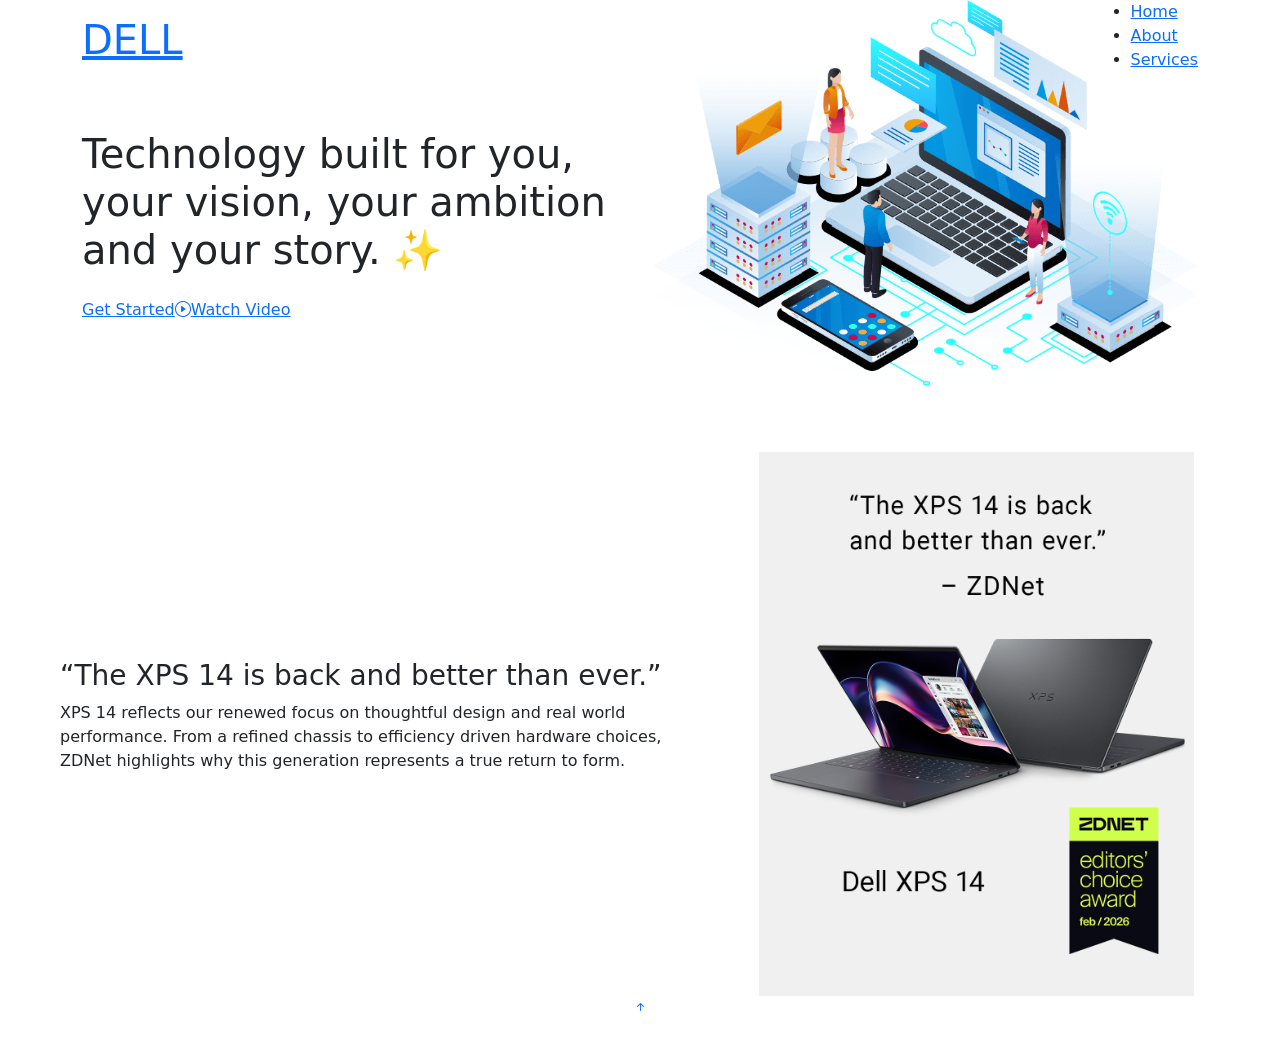
==== commit 0c7c8339: "tugas pertemuan 5" ====
--- a/pertemuan5.html
+++ b/pertemuan5.html
@@ -70,6 +70,7 @@
                     <div class="col-lg-6 order-2 order-lg-1 d-flex flex-column justify-content-center"
                         data-aos="zoom-out">
                         <h1>Technology built for you, your vision, your ambition and your story. ✨</h1>
+                        <p></p>
                         <div class="d-flex">
                             <a href="#about" class="btn-get-started">Get Started</a>
                             <a href="https://www.youtube.com/watch?v=Y7f98aduVJ8"
